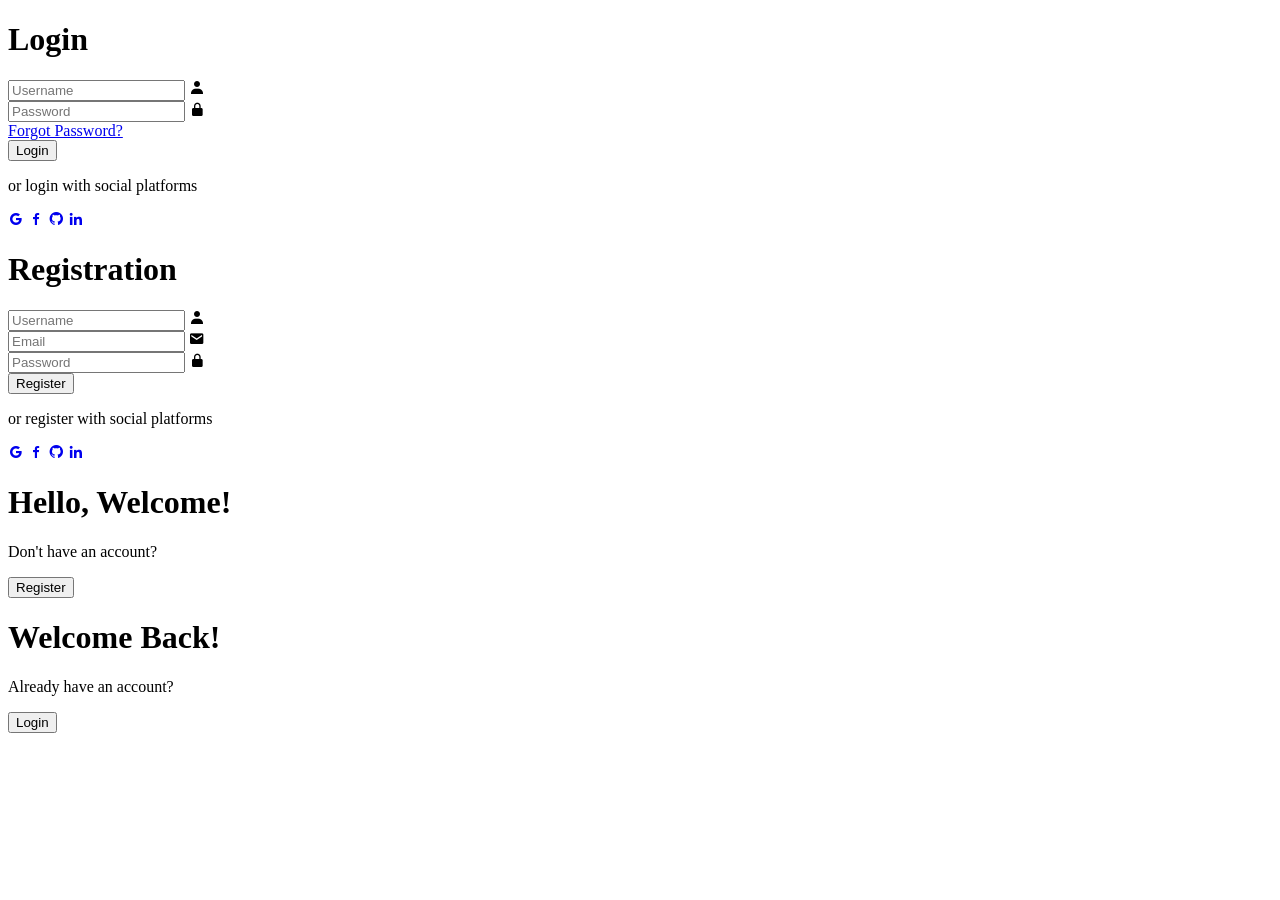
==== login.html @ 727dfc5f "Create login.html" ====
<!DOCTYPE html>
<html lang="en">

<head>
    <meta charset="UTF-8">
    <meta name="viewport" content="width=device-width, initial-scale=1.0">

    <title>Login</title>

    <link rel="stylesheet" href="css/login.css">

    <link href='https://unpkg.com/boxicons@2.1.4/css/boxicons.min.css' rel='stylesheet'>
</head>

<body>

    <div class="container">

        <!-- LOGIN FORM -->
        <div class="form-box login">
            <form action="#">
                <h1>Login</h1>

                <div class="input-box">
                    <input type="text" id="loginUsername" placeholder="Username" required>
                    <i class='bx bxs-user'></i>
                </div>

                <div class="input-box">
                    <input type="password" id="loginPassword" placeholder="Password" required>
                    <i class='bx bxs-lock-alt'></i>
                </div>

                <div class="forgot-link">
                    <a href="#">Forgot Password?</a>
                </div>

                <button type="button" onclick="goLogin()" class="btn">
                    Login
                </button>

                <p>or login with social platforms</p>

                <div class="social-icons">
                    <a href="#"><i class='bx bxl-google'></i></a>
                    <a href="#"><i class='bx bxl-facebook'></i></a>
                    <a href="#"><i class='bx bxl-github'></i></a>
                    <a href="#"><i class='bx bxl-linkedin'></i></a>
                </div>
            </form>
        </div>

        <!-- REGISTER FORM -->
        <div class="form-box register">
            <form action="#">
                <h1>Registration</h1>

                <div class="input-box">
                    <input type="text" id="registerUsername" placeholder="Username" required>
                    <i class='bx bxs-user'></i>
                </div>

                <div class="input-box">
                    <input type="email" id="registerEmail" placeholder="Email" required>
                    <i class='bx bxs-envelope'></i>
                </div>

                <div class="input-box">
                    <input type="password" id="registerPassword" placeholder="Password" required>
                    <i class='bx bxs-lock-alt'></i>
                </div>

                <button type="button" onclick="goRegister()" class="btn">
                    Register
                </button>

                <p>or register with social platforms</p>

                <div class="social-icons">
                    <a href="#"><i class='bx bxl-google'></i></a>
                    <a href="#"><i class='bx bxl-facebook'></i></a>
                    <a href="#"><i class='bx bxl-github'></i></a>
                    <a href="#"><i class='bx bxl-linkedin'></i></a>
                </div>
            </form>
        </div>

        <!-- TOGGLE PANEL -->
        <div class="toggle-box">

            <div class="toggle-panel toggle-left">
                <h1>Hello, Welcome!</h1>
                <p>Don't have an account?</p>
                <button class="btn register-btn">Register</button>
            </div>

            <div class="toggle-panel toggle-right">
                <h1>Welcome Back!</h1>
                <p>Already have an account?</p>
                <button class="btn login-btn">Login</button>
            </div>

        </div>

    </div>


    <script src="js/login.js"></script>

</body>
</html>
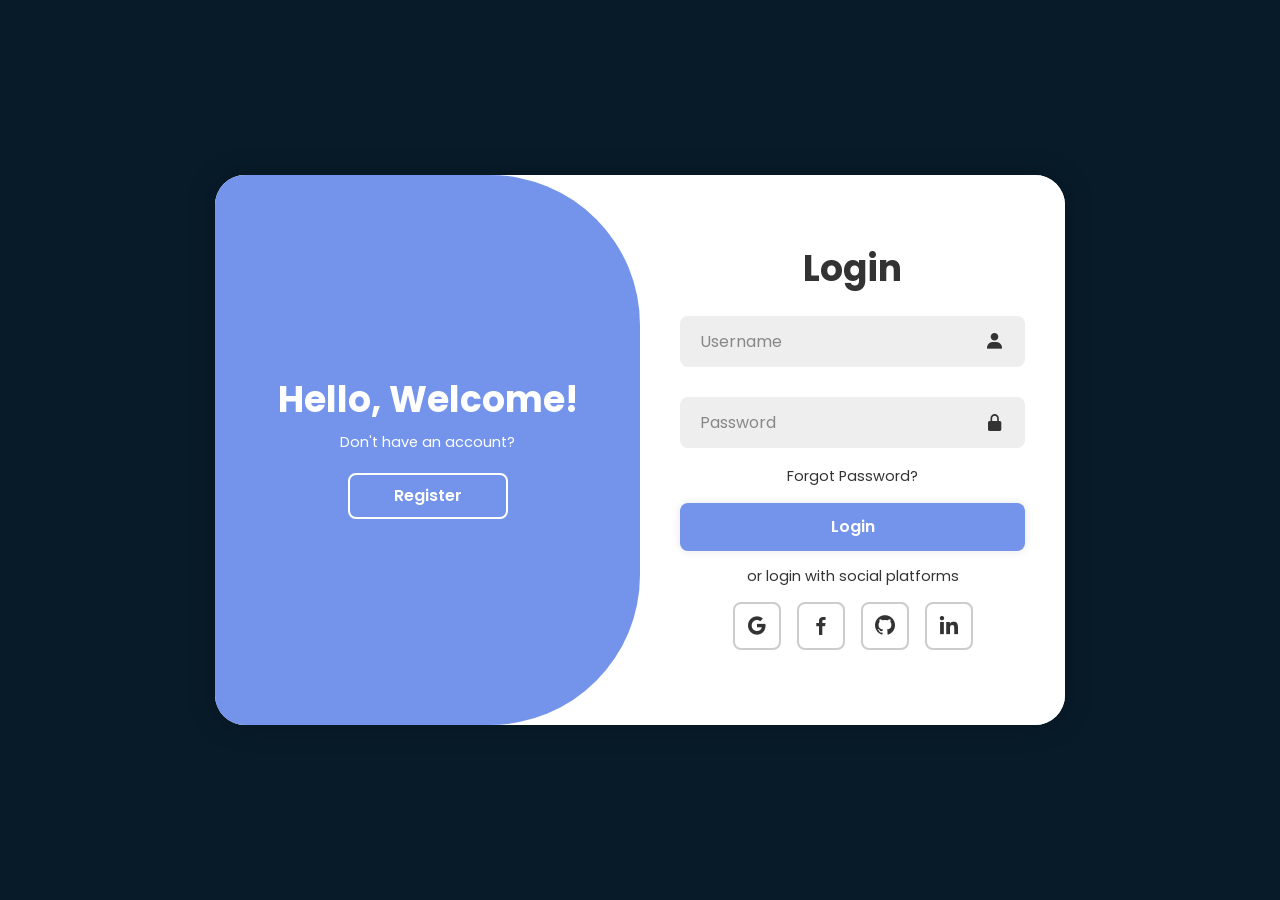
==== commit 9777f307: "Update login.html" ====
--- a/login.html
+++ b/login.html
@@ -7,7 +7,7 @@
 
     <title>Login</title>
 
-    <link rel="stylesheet" href="css/login.css">
+    <link rel="stylesheet" href="login.css">
 
     <link href='https://unpkg.com/boxicons@2.1.4/css/boxicons.min.css' rel='stylesheet'>
 </head>
--- a/login.css
+++ b/login.css
@@ -0,0 +1,269 @@
+@import url('https://fonts.googleapis.com/css2?family=Poppins:wght@300;400;500;600;700;800;900&display=swap');
+
+* {
+    margin: 0;
+    padding: 0;
+    box-sizing: border-box;
+    font-family: 'Poppins', sans-serif;
+}
+
+body {
+    display: flex;
+    justify-content: center;
+    align-items: center;
+    min-height: 100vh;
+    background: #081b29;
+}
+
+.container {
+    position: relative;
+    width: 850px;
+    height: 550px;
+    background: #fff;
+    margin: 20px;
+    border-radius: 30px;
+    overflow: hidden;
+    box-shadow: 0 0 30px rgba(0, 0, 0, .2);
+}
+
+.form-box {
+    position: absolute;
+    right: 0;
+    width: 50%;
+    height: 100%;
+    background: #fff;
+    display: flex;
+    align-items: center;
+    color: #333;
+    text-align: center;
+    padding: 40px;
+    z-index: 1;
+    transition: .6s ease-in-out 1.2s, visibility 0s 1s;
+}
+
+.container.active .form-box {
+    right: 50%;
+}
+
+.form-box.register {
+    visibility: hidden;
+}
+
+.container.active .form-box.register {
+    visibility: visible;
+}
+
+form {
+    width: 100%;
+}
+
+.container h1 {
+    font-size: 36px;
+    margin: -10px 0;
+}
+
+.input-box {
+    position: relative;
+    margin: 30px 0;
+}
+
+.input-box input {
+    width: 100%;
+    padding: 13px 50px 13px 20px;
+    background: #eee;
+    border-radius: 8px;
+    border: none;
+    outline: none;
+    font-size: 16px;
+    color: #333;
+    font-weight: 500;
+}
+
+.input-box input::placeholder {
+    color: #888;
+    font-weight: 400;
+}
+
+.input-box i {
+    position: absolute;
+    right: 20px;
+    top: 50%;
+    transform: translateY(-50%);
+    font-size: 20px;
+}
+
+.forgot-link {
+    margin: -15px 0 15px;
+}
+
+.forgot-link a {
+    font-size: 14.5px;
+    color: #333;
+    text-decoration: none;
+}
+
+.btn {
+    width: 100%;
+    height: 48px;
+    background: #7494ec;
+    border-radius: 8px;
+    box-shadow: 0 0 10px rgba(0, 0, 0, .1);
+    border: none;
+    cursor: pointer;
+    font-size: 16px;
+    color: #fff;
+    font-weight: 600;
+}
+
+.container p {
+    font-size: 14.5px;
+    margin: 15px 0;
+}
+
+.social-icons {
+    display: flex;
+    justify-content: center;
+}
+
+.social-icons a {
+    display: inline-flex;
+    padding: 10px;
+    border: 2px solid #ccc;
+    border-radius: 8px;
+    font-size: 24px;
+    color: #333;
+    text-decoration: none;
+    margin: 0 8px;
+}
+
+.toggle-box {
+    position: absolute;
+    width: 100%;
+    height: 100%;
+}
+
+.toggle-box::before {
+    content: '';
+    position: absolute;
+    left: -250%;
+    width: 300%;
+    height: 100%;
+    background: #7494ec;
+    border-radius: 150px;
+    z-index: 2;
+    transition: 1.8s ease-in-out;
+}
+
+.container.active .toggle-box::before {
+    left: 50%;
+}
+
+.toggle-panel {
+    position: absolute;
+    width: 50%;
+    height: 100%;
+    color: #fff;
+    display: flex;
+    flex-direction: column;
+    justify-content: center;
+    align-items: center;
+    z-index: 2;
+    transition: .6s ease-in-out;
+}
+
+.toggle-panel.toggle-left {
+    left: 0;
+    transition-delay: 1.2s;
+}
+
+.container.active .toggle-panel.toggle-left {
+    left: -50%;
+    transition-delay: .6s;
+}
+
+.toggle-panel.toggle-right {
+    right: -50%;
+    transition-delay: .6s;
+}
+
+.container.active .toggle-panel.toggle-right {
+    right: 0;
+    transition-delay: 1.2s;
+}
+
+.toggle-panel p {
+    margin-bottom: 20px;
+}
+
+.toggle-panel .btn {
+    width: 160px;
+    height: 46px;
+    background: transparent;
+    border: 2px solid #fff;
+    box-shadow: none;
+}
+
+@media screen and (max-width: 650px) {
+
+    .container {
+        height: calc(100vh - 40px);
+    }
+
+    .form-box {
+        bottom: 0;
+        width: 100%;
+        height: 70%;
+    }
+
+    .container.active .form-box {
+        right: 0;
+        bottom: 30%;
+    }
+
+    .toggle-box::before {
+        left: 0;
+        top: -270%;
+        width: 100%;
+        height: 300%;
+        border-radius: 20vw;
+    }
+
+    .container.active .toggle-box::before {
+        left: 0;
+        top: 70%;
+    }
+
+    .toggle-panel {
+        width: 100%;
+        height: 30%;
+    }
+
+    .toggle-panel.toggle-left {
+        top: 0;
+    }
+
+    .container.active .toggle-panel.toggle-left {
+        left: 0;
+        top: -30%;
+    }
+
+    .toggle-panel.toggle-right {
+        right: 0;
+        bottom: -30%;
+    }
+
+    .container.active .toggle-panel.toggle-right {
+        bottom: 0;
+    }
+}
+
+@media screen and (max-width: 400px) {
+
+    .form-box {
+        padding: 20px;
+    }
+
+    .toggle-panel h1 {
+        font-size: 30px;
+    }
+}
